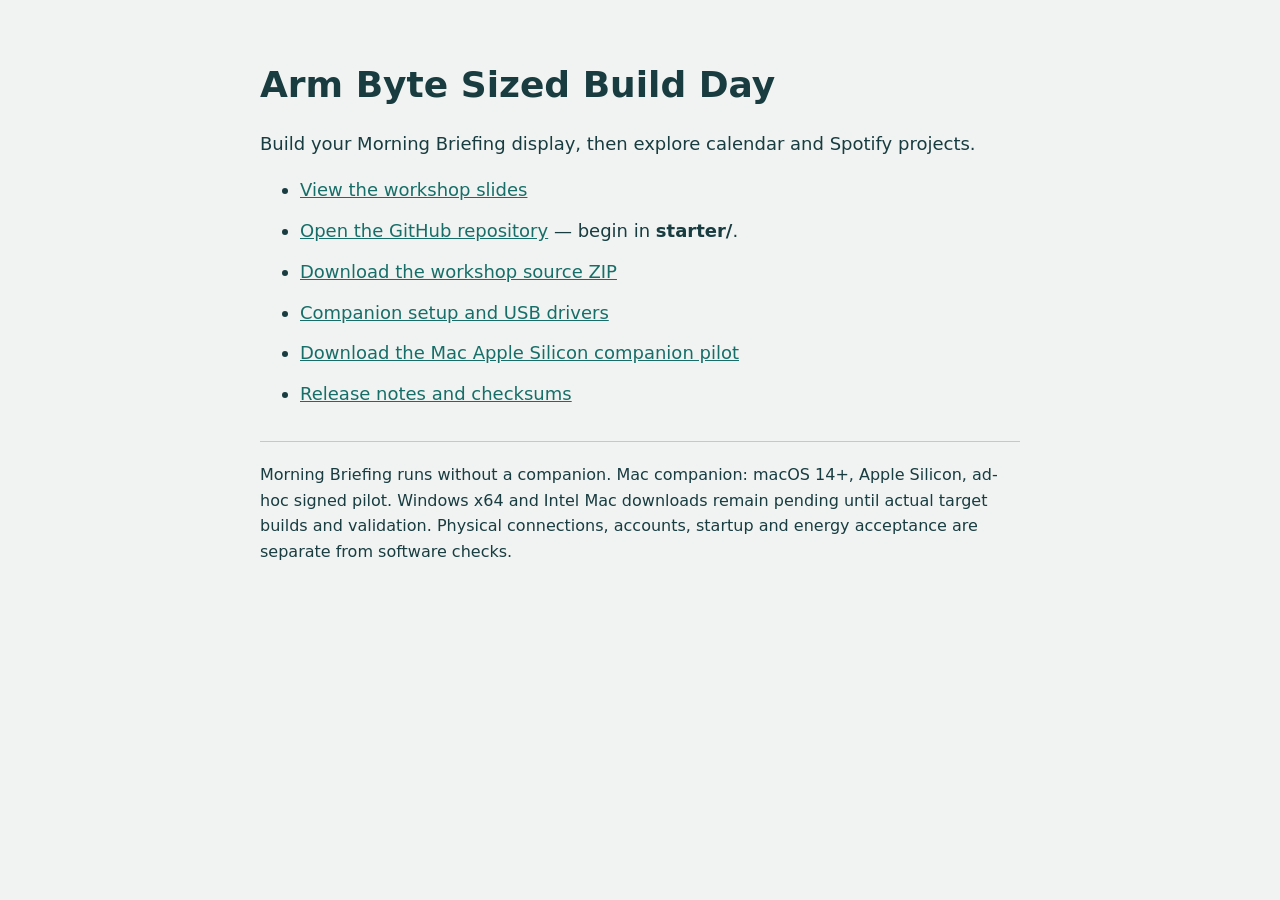
==== docs/index.html @ 89262ec7 "Publish Morning Briefing starter, advanced projects, and workshop slides" ====
<!doctype html><html lang="en"><head><meta charset="utf-8"><meta name="viewport" content="width=device-width,initial-scale=1"><title>Arm Byte Sized Build Day</title><style>body{max-width:760px;margin:64px auto;padding:0 24px;font:18px/1.6 system-ui;color:#183c40;background:#f0f3f1}h1{line-height:1.15}a{color:#176e68}li{margin:12px 0}.status{border-top:1px solid #b9ceca;margin-top:32px;padding-top:20px;font-size:16px}</style></head><body><main><h1>Arm Byte Sized Build Day</h1><p>Build your Morning Briefing display, then explore calendar and Spotify projects.</p><ul><li><a href="slides/CROWPANEL-INTRO.html">View the workshop slides</a></li><li><a href="https://github.com/nchatlani1/arm-byte-sized-build-day">Open the GitHub repository</a> — begin in <strong>starter/</strong>.</li><li><a href="https://github.com/nchatlani1/arm-byte-sized-build-day/releases/download/workshop-v0.1.0/CrowPanel-Workshop-Source.zip">Download the workshop source ZIP</a></li><li><a href="slides/CROWPANEL-COMPANION-SETUP.html">Companion setup and USB drivers</a></li><li><a href="https://github.com/nchatlani1/arm-byte-sized-build-day/releases/download/workshop-v0.1.0/CrowPanel-Companion-macOS-arm64-0.3.2.zip">Download the Mac Apple Silicon companion pilot</a></li><li><a href="https://github.com/nchatlani1/arm-byte-sized-build-day/releases/tag/workshop-v0.1.0">Release notes and checksums</a></li></ul><p class="status">Morning Briefing runs without a companion. Mac companion: macOS 14+, Apple Silicon, ad-hoc signed pilot. Windows x64 and Intel Mac downloads remain pending until actual target builds and validation. Physical connections, accounts, startup and energy acceptance are separate from software checks.</p></main></body></html>
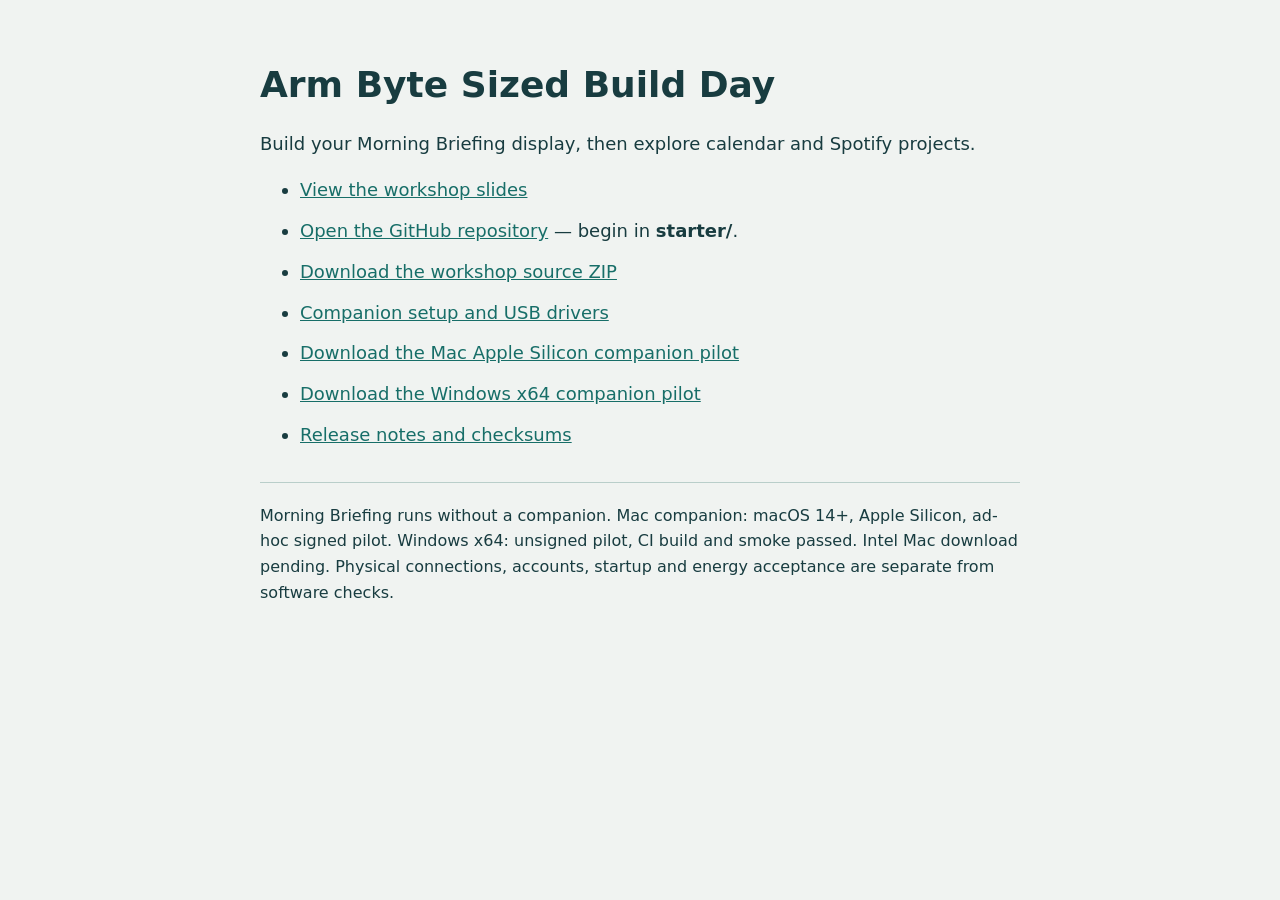
==== commit 3d1d9cb1: "Link the verified Mac and Windows pilot downloads" ====
--- a/docs/index.html
+++ b/docs/index.html
@@ -1 +1 @@
-<!doctype html><html lang="en"><head><meta charset="utf-8"><meta name="viewport" content="width=device-width,initial-scale=1"><title>Arm Byte Sized Build Day</title><style>body{max-width:760px;margin:64px auto;padding:0 24px;font:18px/1.6 system-ui;color:#183c40;background:#f0f3f1}h1{line-height:1.15}a{color:#176e68}li{margin:12px 0}.status{border-top:1px solid #b9ceca;margin-top:32px;padding-top:20px;font-size:16px}</style></head><body><main><h1>Arm Byte Sized Build Day</h1><p>Build your Morning Briefing display, then explore calendar and Spotify projects.</p><ul><li><a href="slides/CROWPANEL-INTRO.html">View the workshop slides</a></li><li><a href="https://github.com/nchatlani1/arm-byte-sized-build-day">Open the GitHub repository</a> — begin in <strong>starter/</strong>.</li><li><a href="https://github.com/nchatlani1/arm-byte-sized-build-day/releases/download/workshop-v0.1.0/CrowPanel-Workshop-Source.zip">Download the workshop source ZIP</a></li><li><a href="slides/CROWPANEL-COMPANION-SETUP.html">Companion setup and USB drivers</a></li><li><a href="https://github.com/nchatlani1/arm-byte-sized-build-day/releases/download/workshop-v0.1.0/CrowPanel-Companion-macOS-arm64-0.3.2.zip">Download the Mac Apple Silicon companion pilot</a></li><li><a href="https://github.com/nchatlani1/arm-byte-sized-build-day/releases/tag/workshop-v0.1.0">Release notes and checksums</a></li></ul><p class="status">Morning Briefing runs without a companion. Mac companion: macOS 14+, Apple Silicon, ad-hoc signed pilot. Windows x64 and Intel Mac downloads remain pending until actual target builds and validation. Physical connections, accounts, startup and energy acceptance are separate from software checks.</p></main></body></html>+<!doctype html><html lang="en"><head><meta charset="utf-8"><meta name="viewport" content="width=device-width,initial-scale=1"><title>Arm Byte Sized Build Day</title><style>body{max-width:760px;margin:64px auto;padding:0 24px;font:18px/1.6 system-ui;color:#183c40;background:#f0f3f1}h1{line-height:1.15}a{color:#176e68}li{margin:12px 0}.status{border-top:1px solid #b9ceca;margin-top:32px;padding-top:20px;font-size:16px}</style></head><body><main><h1>Arm Byte Sized Build Day</h1><p>Build your Morning Briefing display, then explore calendar and Spotify projects.</p><ul><li><a href="slides/CROWPANEL-INTRO.html">View the workshop slides</a></li><li><a href="https://github.com/nchatlani1/arm-byte-sized-build-day">Open the GitHub repository</a> — begin in <strong>starter/</strong>.</li><li><a href="https://github.com/nchatlani1/arm-byte-sized-build-day/releases/download/workshop-v0.1.0/CrowPanel-Workshop-Source.zip">Download the workshop source ZIP</a></li><li><a href="slides/CROWPANEL-COMPANION-SETUP.html">Companion setup and USB drivers</a></li><li><a href="https://github.com/nchatlani1/arm-byte-sized-build-day/releases/download/workshop-v0.1.0/CrowPanel-Companion-macOS-arm64-0.3.2.zip">Download the Mac Apple Silicon companion pilot</a></li><li><a href="https://github.com/nchatlani1/arm-byte-sized-build-day/releases/download/workshop-v0.1.0/CrowPanel-Companion-Windows-x64-0.3.2.zip">Download the Windows x64 companion pilot</a></li><li><a href="https://github.com/nchatlani1/arm-byte-sized-build-day/releases/tag/workshop-v0.1.0">Release notes and checksums</a></li></ul><p class="status">Morning Briefing runs without a companion. Mac companion: macOS 14+, Apple Silicon, ad-hoc signed pilot. Windows x64: unsigned pilot, CI build and smoke passed. Intel Mac download pending. Physical connections, accounts, startup and energy acceptance are separate from software checks.</p></main></body></html>
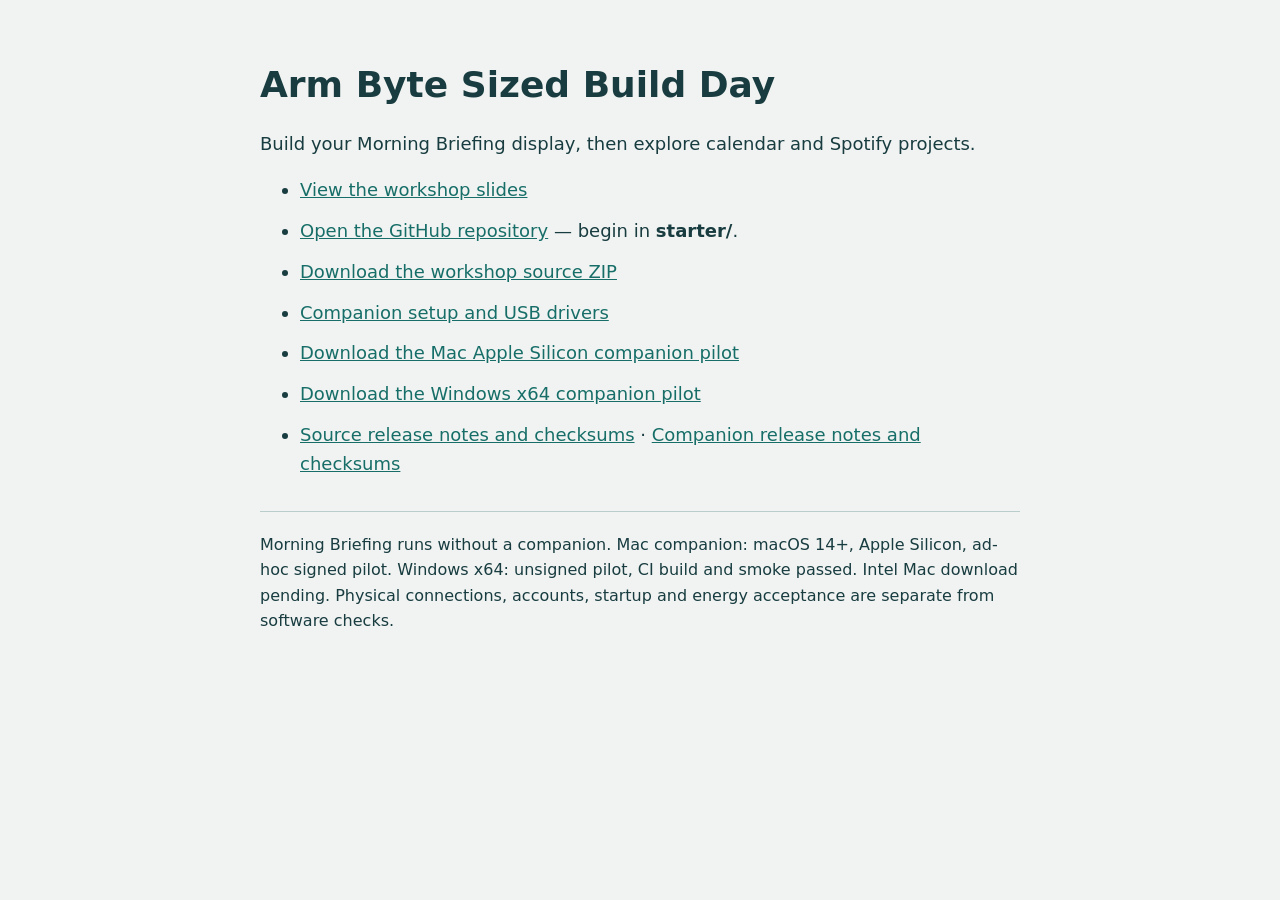
==== commit 58576152: "Ship guest Wi-Fi defaults and simplify PlatformIO setup" ====
--- a/docs/index.html
+++ b/docs/index.html
@@ -1 +1 @@
-<!doctype html><html lang="en"><head><meta charset="utf-8"><meta name="viewport" content="width=device-width,initial-scale=1"><title>Arm Byte Sized Build Day</title><style>body{max-width:760px;margin:64px auto;padding:0 24px;font:18px/1.6 system-ui;color:#183c40;background:#f0f3f1}h1{line-height:1.15}a{color:#176e68}li{margin:12px 0}.status{border-top:1px solid #b9ceca;margin-top:32px;padding-top:20px;font-size:16px}</style></head><body><main><h1>Arm Byte Sized Build Day</h1><p>Build your Morning Briefing display, then explore calendar and Spotify projects.</p><ul><li><a href="slides/CROWPANEL-INTRO.html">View the workshop slides</a></li><li><a href="https://github.com/nchatlani1/arm-byte-sized-build-day">Open the GitHub repository</a> — begin in <strong>starter/</strong>.</li><li><a href="https://github.com/nchatlani1/arm-byte-sized-build-day/releases/download/workshop-v0.1.0/CrowPanel-Workshop-Source.zip">Download the workshop source ZIP</a></li><li><a href="slides/CROWPANEL-COMPANION-SETUP.html">Companion setup and USB drivers</a></li><li><a href="https://github.com/nchatlani1/arm-byte-sized-build-day/releases/download/workshop-v0.1.0/CrowPanel-Companion-macOS-arm64-0.3.2.zip">Download the Mac Apple Silicon companion pilot</a></li><li><a href="https://github.com/nchatlani1/arm-byte-sized-build-day/releases/download/workshop-v0.1.0/CrowPanel-Companion-Windows-x64-0.3.2.zip">Download the Windows x64 companion pilot</a></li><li><a href="https://github.com/nchatlani1/arm-byte-sized-build-day/releases/tag/workshop-v0.1.0">Release notes and checksums</a></li></ul><p class="status">Morning Briefing runs without a companion. Mac companion: macOS 14+, Apple Silicon, ad-hoc signed pilot. Windows x64: unsigned pilot, CI build and smoke passed. Intel Mac download pending. Physical connections, accounts, startup and energy acceptance are separate from software checks.</p></main></body></html>+<!doctype html><html lang="en"><head><meta charset="utf-8"><meta name="viewport" content="width=device-width,initial-scale=1"><title>Arm Byte Sized Build Day</title><style>body{max-width:760px;margin:64px auto;padding:0 24px;font:18px/1.6 system-ui;color:#183c40;background:#f0f3f1}h1{line-height:1.15}a{color:#176e68}li{margin:12px 0}.status{border-top:1px solid #b9ceca;margin-top:32px;padding-top:20px;font-size:16px}</style></head><body><main><h1>Arm Byte Sized Build Day</h1><p>Build your Morning Briefing display, then explore calendar and Spotify projects.</p><ul><li><a href="slides/CROWPANEL-INTRO.html">View the workshop slides</a></li><li><a href="https://github.com/nchatlani1/arm-byte-sized-build-day">Open the GitHub repository</a> — begin in <strong>starter/</strong>.</li><li><a href="https://github.com/nchatlani1/arm-byte-sized-build-day/releases/download/workshop-v0.1.1/CrowPanel-Workshop-Source.zip">Download the workshop source ZIP</a></li><li><a href="slides/CROWPANEL-COMPANION-SETUP.html">Companion setup and USB drivers</a></li><li><a href="https://github.com/nchatlani1/arm-byte-sized-build-day/releases/download/workshop-v0.1.0/CrowPanel-Companion-macOS-arm64-0.3.2.zip">Download the Mac Apple Silicon companion pilot</a></li><li><a href="https://github.com/nchatlani1/arm-byte-sized-build-day/releases/download/workshop-v0.1.0/CrowPanel-Companion-Windows-x64-0.3.2.zip">Download the Windows x64 companion pilot</a></li><li><a href="https://github.com/nchatlani1/arm-byte-sized-build-day/releases/tag/workshop-v0.1.1">Source release notes and checksums</a> · <a href="https://github.com/nchatlani1/arm-byte-sized-build-day/releases/tag/workshop-v0.1.0">Companion release notes and checksums</a></li></ul><p class="status">Morning Briefing runs without a companion. Mac companion: macOS 14+, Apple Silicon, ad-hoc signed pilot. Windows x64: unsigned pilot, CI build and smoke passed. Intel Mac download pending. Physical connections, accounts, startup and energy acceptance are separate from software checks.</p></main></body></html>
